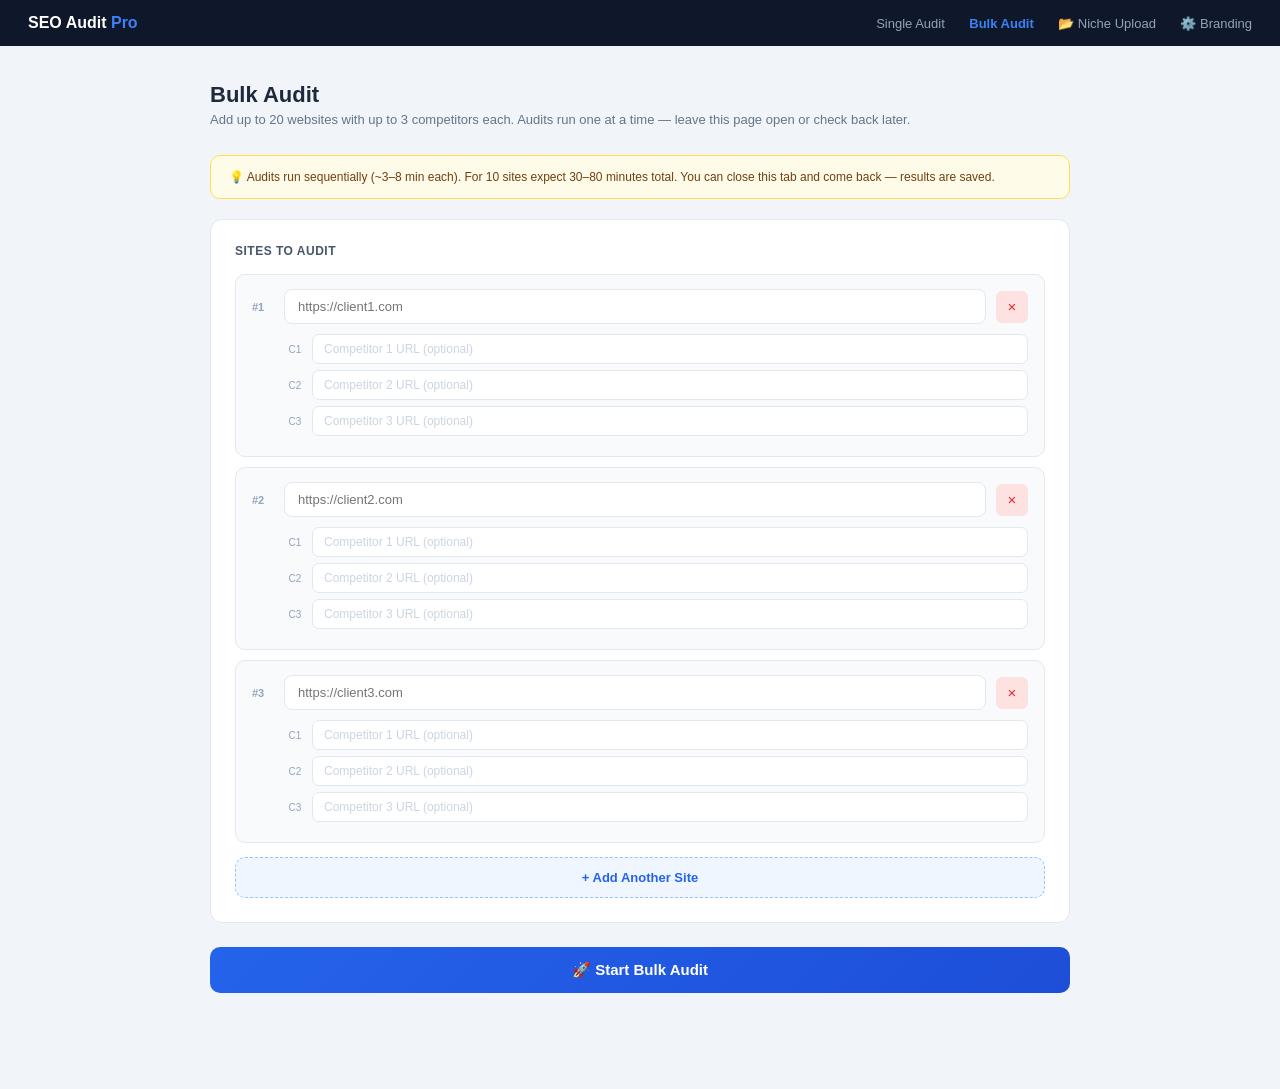
==== templates/bulk.html @ e1607d12 "Add Niche Upload Pipeline: Excel → geo-match → reviews → blog posts → cold emails - analyzers/excel_" ====
<!DOCTYPE html>
<html lang="en">
<head>
  <meta charset="UTF-8">
  <meta name="viewport" content="width=device-width, initial-scale=1.0">
  <title>Bulk Audit — SEO Audit Pro</title>
  <style>
    * { box-sizing: border-box; margin: 0; padding: 0; }
    body { font-family: -apple-system, BlinkMacSystemFont, 'Segoe UI', sans-serif; background: #f1f5f9; color: #1e293b; min-height: 100vh; }

    .topbar { background: #0f172a; padding: 14px 28px; display: flex; align-items: center; justify-content: space-between; }
    .topbar-logo { color: #fff; font-size: 16px; font-weight: 800; }
    .topbar-logo span { color: #3b82f6; }
    .topbar-nav a { color: #94a3b8; font-size: 13px; text-decoration: none; margin-left: 20px; }
    .topbar-nav a:hover { color: #fff; }
    .topbar-nav a.active { color: #3b82f6; font-weight: 600; }

    .page { max-width: 900px; margin: 36px auto; padding: 0 20px 60px; }
    h1 { font-size: 22px; font-weight: 800; margin-bottom: 4px; }
    .subtitle { font-size: 13px; color: #64748b; margin-bottom: 28px; }

    .card { background: #fff; border-radius: 12px; border: 1px solid #e2e8f0; padding: 24px; margin-bottom: 20px; }
    .card-title { font-size: 12px; font-weight: 700; color: #475569; text-transform: uppercase; letter-spacing: 0.5px; margin-bottom: 16px; }

    /* Site rows */
    .site-row {
      background: #f8fafc;
      border: 1px solid #e2e8f0;
      border-radius: 10px;
      padding: 14px 16px;
      margin-bottom: 10px;
      position: relative;
    }
    .site-row-header { display: flex; align-items: center; gap: 10px; margin-bottom: 10px; }
    .site-num { font-size: 11px; font-weight: 700; color: #94a3b8; min-width: 22px; }
    .site-url-input {
      flex: 1; padding: 9px 13px; border: 1px solid #e2e8f0; border-radius: 8px;
      font-size: 13px; color: #1e293b; background: #fff; outline: none;
    }
    .site-url-input:focus { border-color: #3b82f6; }
    .btn-remove-site {
      background: #fee2e2; border: none; border-radius: 6px; color: #dc2626;
      font-size: 15px; width: 32px; height: 32px; cursor: pointer; flex-shrink: 0;
    }
    .comp-row { display: flex; gap: 6px; margin-bottom: 6px; align-items: center; }
    .comp-label { font-size: 10px; color: #94a3b8; min-width: 22px; text-align: center; }
    .comp-input {
      flex: 1; padding: 7px 11px; border: 1px solid #e2e8f0; border-radius: 7px;
      font-size: 12px; color: #475569; background: #fff; outline: none;
    }
    .comp-input:focus { border-color: #6366f1; }
    .comp-input::placeholder { color: #cbd5e1; }

    .btn-add-site {
      background: #eff6ff; border: 1px dashed #93c5fd; border-radius: 10px;
      color: #2563eb; font-size: 13px; font-weight: 600; padding: 12px;
      width: 100%; cursor: pointer; margin-top: 4px;
    }
    .btn-add-site:hover { background: #dbeafe; }

    .btn-start {
      background: linear-gradient(135deg, #2563eb, #1d4ed8);
      color: #fff; border: none; border-radius: 10px;
      padding: 14px 32px; font-size: 15px; font-weight: 700;
      width: 100%; cursor: pointer; margin-top: 4px;
    }
    .btn-start:hover { opacity: 0.92; }
    .btn-start:disabled { opacity: 0.5; cursor: not-allowed; }

    /* ── Queue view ── */
    #queue-view { display: none; }
    .queue-header { display: flex; align-items: center; justify-content: space-between; margin-bottom: 16px; }
    .queue-title { font-size: 18px; font-weight: 800; }
    .queue-progress-bar { background: #e2e8f0; border-radius: 99px; height: 8px; margin-bottom: 20px; overflow: hidden; }
    .queue-progress-fill { background: linear-gradient(90deg,#2563eb,#6366f1); height: 100%; border-radius: 99px; transition: width 0.5s; }

    .queue-item {
      display: flex; align-items: center; gap: 14px;
      background: #fff; border: 1px solid #e2e8f0; border-radius: 10px;
      padding: 12px 16px; margin-bottom: 8px;
    }
    .qi-status { font-size: 18px; flex-shrink: 0; width: 24px; text-align: center; }
    .qi-url { font-size: 13px; font-weight: 600; color: #1e293b; flex: 1; min-width: 0; overflow: hidden; text-overflow: ellipsis; white-space: nowrap; }
    .qi-msg { font-size: 10px; color: #94a3b8; flex-shrink: 0; }
    .qi-badge { font-size: 10px; font-weight: 700; padding: 3px 8px; border-radius: 99px; flex-shrink: 0; }

    /* ── Results view ── */
    #results-view { display: none; }
    .results-title { font-size: 20px; font-weight: 800; margin-bottom: 6px; }
    .results-subtitle { font-size: 13px; color: #64748b; margin-bottom: 20px; }

    .result-card {
      background: #fff; border: 2px solid #e2e8f0; border-radius: 12px;
      padding: 16px 20px; margin-bottom: 10px;
      display: flex; align-items: center; gap: 16px; flex-wrap: wrap;
    }
    .result-rank { font-size: 22px; font-weight: 800; color: #cbd5e1; min-width: 32px; text-align: center; }
    .result-tier { font-size: 20px; flex-shrink: 0; }
    .result-info { flex: 1; min-width: 160px; }
    .result-url { font-size: 14px; font-weight: 700; color: #1e293b; }
    .result-desc { font-size: 11px; color: #64748b; margin-top: 2px; }
    .result-score-box { text-align: center; min-width: 70px; }
    .result-score-num { font-size: 28px; font-weight: 800; }
    .result-score-lbl { font-size: 9px; color: #94a3b8; text-transform: uppercase; letter-spacing: 0.5px; }
    .result-tp { flex: 2; min-width: 200px; }
    .result-tp-item { font-size: 10px; color: #374151; padding: 3px 8px; background: #f8fafc; border-radius: 4px; margin-bottom: 3px; border-left: 2px solid #e2e8f0; }
    .btn-download { background: #2563eb; color: #fff; border: none; border-radius: 7px; padding: 8px 16px; font-size: 12px; font-weight: 700; text-decoration: none; flex-shrink: 0; }
    .btn-download:hover { background: #1d4ed8; }
    .result-error { font-size: 11px; color: #dc2626; flex: 1; }

    .tip-box { background: #fefce8; border: 1px solid #fde047; border-radius: 10px; padding: 14px 18px; font-size: 12px; color: #713f12; margin-bottom: 20px; }
  </style>
</head>
<body>

<div class="topbar">
  <div class="topbar-logo">SEO Audit <span>Pro</span></div>
  <div class="topbar-nav">
    <a href="/">Single Audit</a>
    <a href="/bulk" class="active">Bulk Audit</a>
    <a href="/upload">📂 Niche Upload</a>
    <a href="/settings">⚙️ Branding</a>
  </div>
</div>

<div class="page">

  <!-- ── INPUT FORM ── -->
  <div id="input-view">
    <h1>Bulk Audit</h1>
    <p class="subtitle">Add up to 20 websites with up to 3 competitors each. Audits run one at a time — leave this page open or check back later.</p>

    <div class="tip-box">
      💡 Audits run sequentially (~3–8 min each). For 10 sites expect 30–80 minutes total. You can close this tab and come back — results are saved.
    </div>

    <div class="card">
      <div class="card-title">Sites to Audit</div>
      <div id="site-list"></div>
      <button class="btn-add-site" onclick="addSite()">+ Add Another Site</button>
    </div>

    <button class="btn-start" id="btn-start" onclick="startBulk()">🚀 Start Bulk Audit</button>
  </div>

  <!-- ── QUEUE VIEW ── -->
  <div id="queue-view">
    <div class="queue-header">
      <div class="queue-title">⏳ Running Bulk Audit…</div>
      <div id="queue-counter" style="font-size:13px; color:#64748b;">0 / 0 complete</div>
    </div>
    <div class="queue-progress-bar">
      <div class="queue-progress-fill" id="queue-fill" style="width:0%"></div>
    </div>
    <div id="queue-list"></div>
  </div>

  <!-- ── RESULTS VIEW ── -->
  <div id="results-view">
    <div class="results-title">✅ Bulk Audit Complete</div>
    <p class="results-subtitle" id="results-subtitle"></p>
    <div id="results-list"></div>
    <button onclick="location.reload()" style="background:#f1f5f9;border:1px solid #e2e8f0;border-radius:8px;padding:10px 20px;font-size:13px;font-weight:600;color:#475569;cursor:pointer;margin-top:10px;">↩ Start New Bulk Audit</button>
  </div>

</div>

<script>
let bulkId = null;
let pollInterval = null;
let siteCount = 0;

// ── Build initial rows ──
function addSite(url='', comps=['','','']) {
  if (siteCount >= 20) return;
  siteCount++;
  const idx = siteCount;
  const div = document.createElement('div');
  div.className = 'site-row';
  div.id = `site-row-${idx}`;
  div.innerHTML = `
    <div class="site-row-header">
      <span class="site-num">#${idx}</span>
      <input type="url" class="site-url-input site-url" placeholder="https://client${idx}.com" value="${url}" autocomplete="off">
      <button class="btn-remove-site" onclick="removeSite(${idx})" title="Remove">×</button>
    </div>
    <div style="padding-left:32px;">
      ${[0,1,2].map((i) => `
      <div class="comp-row">
        <span class="comp-label">C${i+1}</span>
        <input type="url" class="comp-input comp-url-${idx}" placeholder="Competitor ${i+1} URL (optional)" value="${comps[i]||''}" autocomplete="off">
      </div>`).join('')}
    </div>
  `;
  document.getElementById('site-list').appendChild(div);
}

function removeSite(idx) {
  const row = document.getElementById(`site-row-${idx}`);
  if (row) row.remove();
}

// Start with 3 default rows
addSite(); addSite(); addSite();

// ── Start bulk ──
async function startBulk() {
  const rows = document.querySelectorAll('.site-row');
  const items = [];
  rows.forEach(row => {
    const urlInput = row.querySelector('.site-url');
    const url = (urlInput?.value || '').trim();
    if (!url) return;
    const compInputs = row.querySelectorAll('[class*="comp-url"]');
    const competitor_urls = Array.from(compInputs).map(i => i.value.trim()).filter(Boolean);
    items.push({ url, competitor_urls });
  });

  if (items.length === 0) {
    alert('Add at least one website URL.');
    return;
  }

  document.getElementById('btn-start').disabled = true;
  document.getElementById('btn-start').textContent = 'Starting…';

  const resp = await fetch('/bulk/start', {
    method: 'POST',
    headers: { 'Content-Type': 'application/json' },
    body: JSON.stringify({ items }),
  });
  const data = await resp.json();
  bulkId = data.bulk_id;

  document.getElementById('input-view').style.display = 'none';
  document.getElementById('queue-view').style.display = 'block';

  initQueueUI(items);
  pollInterval = setInterval(pollStatus, 4000);
  pollStatus();
}

function initQueueUI(items) {
  const list = document.getElementById('queue-list');
  list.innerHTML = items.map((it, i) => `
    <div class="queue-item" id="qi-${i}">
      <div class="qi-status" id="qi-status-${i}">○</div>
      <div class="qi-url">${it.url}</div>
      <div class="qi-msg" id="qi-msg-${i}">Waiting…</div>
    </div>
  `).join('');
}

async function pollStatus() {
  if (!bulkId) return;
  try {
    const resp = await fetch(`/bulk/status/${bulkId}`);
    const data = await resp.json();
    updateQueueUI(data);
    if (data.status === 'complete') {
      clearInterval(pollInterval);
      setTimeout(() => showResults(data), 800);
    }
  } catch(e) { /* ignore */ }
}

const TIER_COLORS = { 'Hot Lead': '#dc2626', 'Warm Lead': '#d97706', 'Nurture': '#16a34a' };
const TIER_ICONS = { 'Hot Lead': '🔥', 'Warm Lead': '⚡', 'Nurture': '🌱' };

function updateQueueUI(data) {
  const total = data.total;
  const done = data.items.filter(i => i.status === 'complete' || i.status === 'error').length;
  document.getElementById('queue-counter').textContent = `${done} / ${total} complete`;
  document.getElementById('queue-fill').style.width = `${Math.round((done/total)*100)}%`;

  data.items.forEach((item, i) => {
    const statusEl = document.getElementById(`qi-status-${i}`);
    const msgEl = document.getElementById(`qi-msg-${i}`);
    const row = document.getElementById(`qi-${i}`);
    if (!statusEl) return;

    if (item.status === 'complete') {
      statusEl.textContent = '✅';
      const ls = item.lead_score;
      const tier = ls?.tier || '';
      const score = ls?.score ?? '';
      msgEl.innerHTML = ls
        ? `<span class="qi-badge" style="background:${TIER_COLORS[tier]}22;color:${TIER_COLORS[tier]};">${TIER_ICONS[tier]} ${tier} · ${score}/100</span>`
        : 'Complete';
      row.style.borderColor = '#86efac';
    } else if (item.status === 'running') {
      statusEl.textContent = '⏳';
      msgEl.textContent = item.message || 'Running…';
      row.style.borderColor = '#93c5fd';
      row.style.background = '#eff6ff';
    } else if (item.status === 'error') {
      statusEl.textContent = '❌';
      msgEl.textContent = 'Failed';
      row.style.borderColor = '#fca5a5';
    } else {
      statusEl.textContent = '○';
      msgEl.textContent = 'Waiting…';
    }
  });
}

function showResults(data) {
  document.getElementById('queue-view').style.display = 'none';
  document.getElementById('results-view').style.display = 'block';

  const completed = data.items.filter(i => i.status === 'complete');
  const failed = data.items.filter(i => i.status === 'error');

  document.getElementById('results-subtitle').textContent =
    `${completed.length} audits complete, ${failed.length} failed — ranked by lead score (highest first)`;

  // Sort by lead score desc
  const sorted = [...data.items].sort((a, b) => {
    const sa = a.lead_score?.score ?? -1;
    const sb = b.lead_score?.score ?? -1;
    return sb - sa;
  });

  const list = document.getElementById('results-list');
  list.innerHTML = sorted.map((item, i) => {
    const ls = item.lead_score;
    const tier = ls?.tier || '';
    const color = TIER_COLORS[tier] || '#94a3b8';
    const icon = TIER_ICONS[tier] || '○';
    const jobId = item.job_id;

    if (item.status === 'error') {
      return `
        <div class="result-card" style="border-color:#fca5a5;">
          <div class="result-rank">${i+1}</div>
          <div class="result-tier">❌</div>
          <div class="result-info">
            <div class="result-url">${item.url}</div>
            <div class="result-error">${item.error || 'Analysis failed'}</div>
          </div>
        </div>`;
    }

    const tps = (ls?.talking_points || []).slice(0,2).map(tp =>
      `<div class="result-tp-item" style="border-left-color:${color};">💬 ${tp}</div>`
    ).join('');
    const qws = (ls?.quick_wins || []).slice(0,1).map(qw =>
      `<div class="result-tp-item" style="border-left-color:#16a34a;">⚡ ${qw}</div>`
    ).join('');

    return `
      <div class="result-card" style="border-color:${color}33;">
        <div class="result-rank" style="color:${color};">${i+1}</div>
        <div class="result-tier">${icon}</div>
        <div class="result-info">
          <div class="result-url">${item.url}</div>
          <div class="result-desc">${tier} · ${item.competitor_urls?.length || 0} competitors analysed</div>
        </div>
        <div class="result-score-box">
          <div class="result-score-num" style="color:${color};">${ls?.score ?? '—'}</div>
          <div class="result-score-lbl">Lead Score</div>
        </div>
        <div class="result-tp">${tps}${qws}</div>
        ${item.report_path
          ? `<a class="btn-download" href="/report/${jobId}" target="_blank">📥 Report</a>`
          : '<span style="font-size:11px;color:#94a3b8;">No report</span>'}
      </div>`;
  }).join('');
}
</script>
</body>
</html>
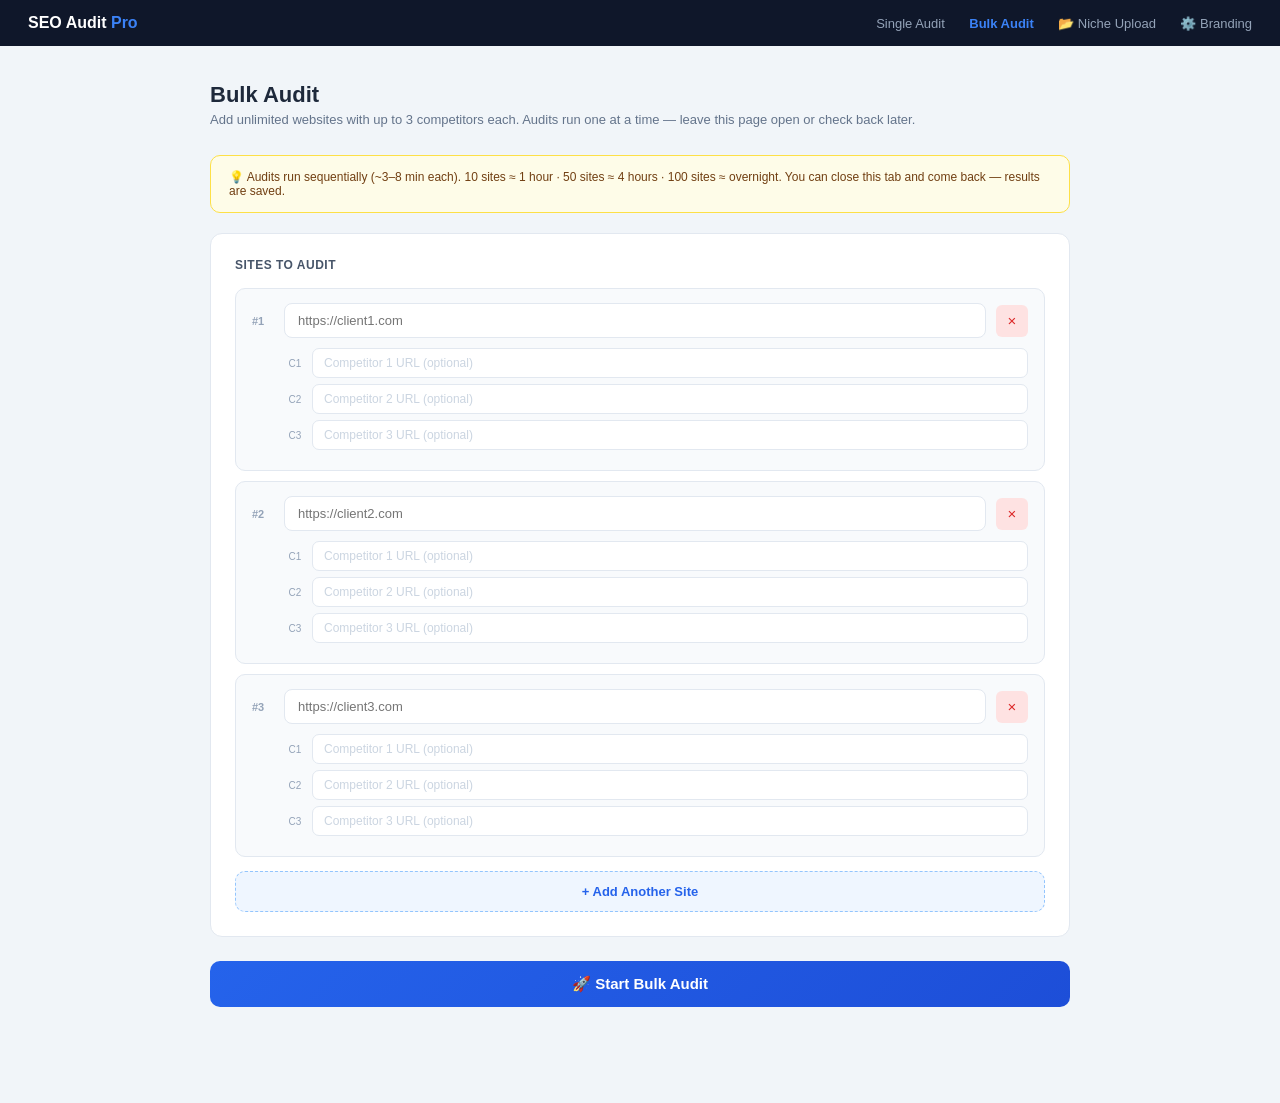
==== commit 2b9fb726: "Remove 20-site limit from bulk audit — now unlimited Co-Authored-By: Claude Sonnet 4.6 <noreply@anth" ====
--- a/templates/bulk.html
+++ b/templates/bulk.html
@@ -128,10 +128,10 @@
   <!-- ── INPUT FORM ── -->
   <div id="input-view">
     <h1>Bulk Audit</h1>
-    <p class="subtitle">Add up to 20 websites with up to 3 competitors each. Audits run one at a time — leave this page open or check back later.</p>
+    <p class="subtitle">Add unlimited websites with up to 3 competitors each. Audits run one at a time — leave this page open or check back later.</p>
 
     <div class="tip-box">
-      💡 Audits run sequentially (~3–8 min each). For 10 sites expect 30–80 minutes total. You can close this tab and come back — results are saved.
+      💡 Audits run sequentially (~3–8 min each). 10 sites ≈ 1 hour · 50 sites ≈ 4 hours · 100 sites ≈ overnight. You can close this tab and come back — results are saved.
     </div>
 
     <div class="card">
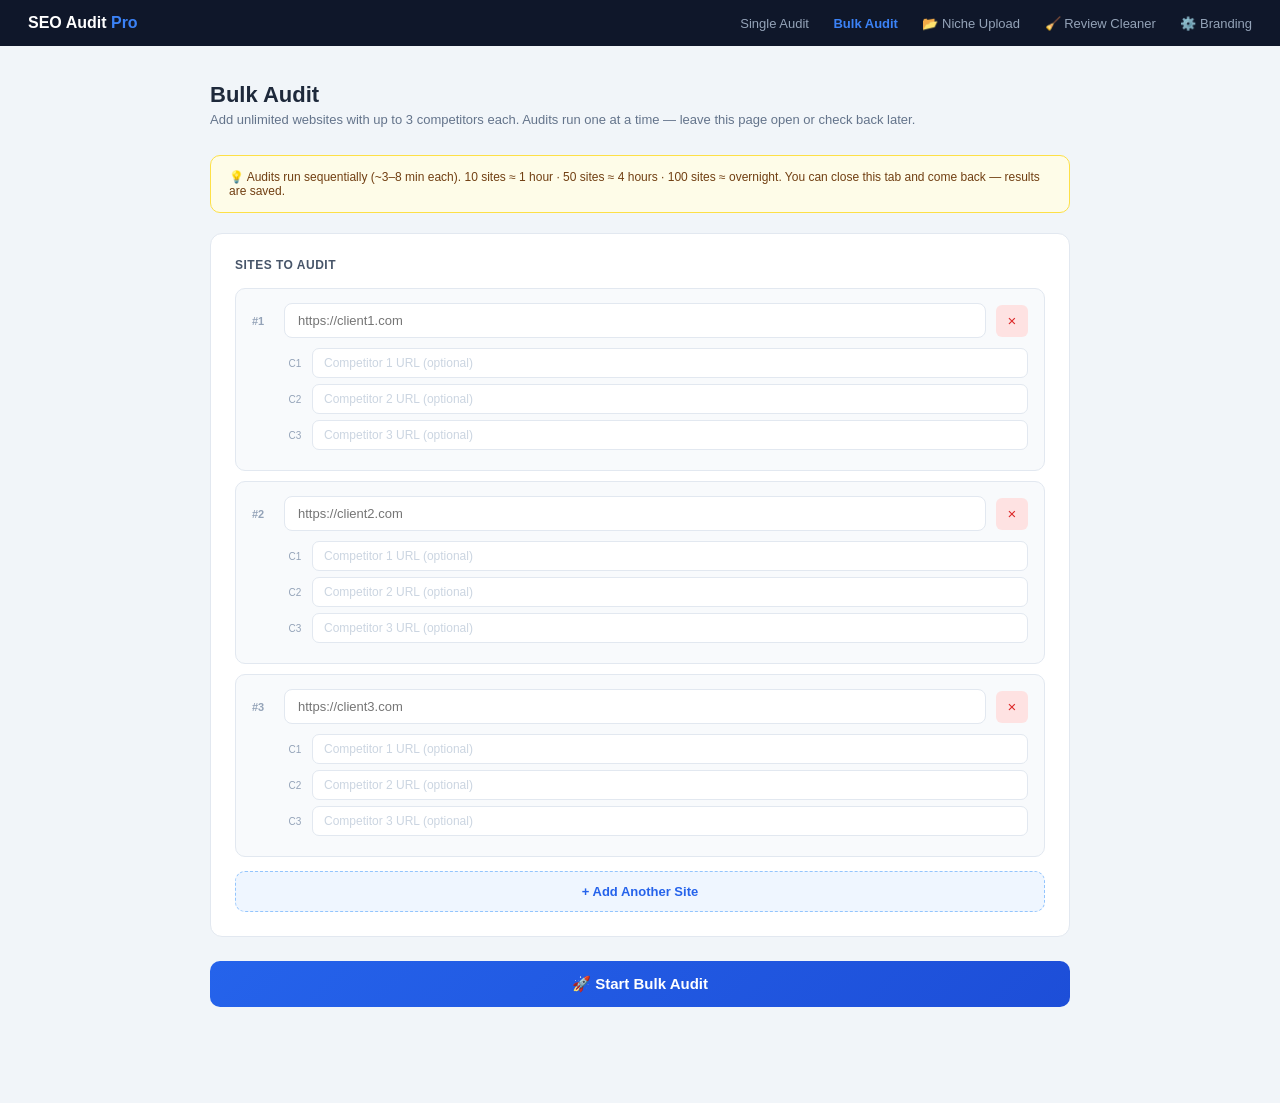
==== commit b3e9709c: "Add Review Cleaner page and review analysis fallback - New /review-cleaner page: paste raw Google Ma" ====
--- a/templates/bulk.html
+++ b/templates/bulk.html
@@ -80,9 +80,13 @@
       padding: 12px 16px; margin-bottom: 8px;
     }
     .qi-status { font-size: 18px; flex-shrink: 0; width: 24px; text-align: center; }
-    .qi-url { font-size: 13px; font-weight: 600; color: #1e293b; flex: 1; min-width: 0; overflow: hidden; text-overflow: ellipsis; white-space: nowrap; }
-    .qi-msg { font-size: 10px; color: #94a3b8; flex-shrink: 0; }
+    .qi-main { flex: 1; min-width: 0; }
+    .qi-url { font-size: 13px; font-weight: 600; color: #1e293b; overflow: hidden; text-overflow: ellipsis; white-space: nowrap; }
+    .qi-msg { font-size: 10px; color: #94a3b8; margin-top: 3px; }
+    .qi-mini-bar { height: 4px; background: #e2e8f0; border-radius: 99px; margin-top: 5px; overflow: hidden; display: none; }
+    .qi-mini-fill { height: 100%; border-radius: 99px; background: linear-gradient(90deg,#2563eb,#6366f1); width: 0%; transition: width 0.4s; }
     .qi-badge { font-size: 10px; font-weight: 700; padding: 3px 8px; border-radius: 99px; flex-shrink: 0; }
+    .qi-pct { font-size: 10px; font-weight: 700; color: #2563eb; flex-shrink: 0; min-width: 36px; text-align: right; display: none; }
 
     /* ── Results view ── */
     #results-view { display: none; }
@@ -119,6 +123,7 @@
     <a href="/">Single Audit</a>
     <a href="/bulk" class="active">Bulk Audit</a>
     <a href="/upload">📂 Niche Upload</a>
+    <a href="/review-cleaner">🧹 Review Cleaner</a>
     <a href="/settings">⚙️ Branding</a>
   </div>
 </div>
@@ -245,8 +250,16 @@
   list.innerHTML = items.map((it, i) => `
     <div class="queue-item" id="qi-${i}">
       <div class="qi-status" id="qi-status-${i}">○</div>
-      <div class="qi-url">${it.url}</div>
-      <div class="qi-msg" id="qi-msg-${i}">Waiting…</div>
+      <div class="qi-main">
+        <div class="qi-url">${it.url}</div>
+        <div class="qi-msg" id="qi-msg-${i}">Waiting…</div>
+        <div class="qi-eta" id="qi-eta-${i}" style="font-size:10px;color:#94a3b8;margin-top:2px;"></div>
+        <div class="qi-mini-bar" id="qi-bar-${i}">
+          <div class="qi-mini-fill" id="qi-fill-${i}"></div>
+        </div>
+      </div>
+      <div class="qi-pct" id="qi-pct-${i}"></div>
+      <div id="qi-badge-${i}"></div>
     </div>
   `).join('');
 }
@@ -267,6 +280,13 @@
 const TIER_COLORS = { 'Hot Lead': '#dc2626', 'Warm Lead': '#d97706', 'Nurture': '#16a34a' };
 const TIER_ICONS = { 'Hot Lead': '🔥', 'Warm Lead': '⚡', 'Nurture': '🌱' };
 
+function formatEta(seconds) {
+  if (seconds == null || seconds <= 0) return '';
+  if (seconds < 60) return `~${seconds}s remaining`;
+  const m = Math.floor(seconds / 60), s = seconds % 60;
+  return s > 0 ? `~${m}m ${s}s remaining` : `~${m}m remaining`;
+}
+
 function updateQueueUI(data) {
   const total = data.total;
   const done = data.items.filter(i => i.status === 'complete' || i.status === 'error').length;
@@ -275,31 +295,63 @@
 
   data.items.forEach((item, i) => {
     const statusEl = document.getElementById(`qi-status-${i}`);
-    const msgEl = document.getElementById(`qi-msg-${i}`);
-    const row = document.getElementById(`qi-${i}`);
+    const msgEl    = document.getElementById(`qi-msg-${i}`);
+    const etaEl    = document.getElementById(`qi-eta-${i}`);
+    const barEl    = document.getElementById(`qi-bar-${i}`);
+    const fillEl   = document.getElementById(`qi-fill-${i}`);
+    const pctEl    = document.getElementById(`qi-pct-${i}`);
+    const badgeEl  = document.getElementById(`qi-badge-${i}`);
+    const row      = document.getElementById(`qi-${i}`);
     if (!statusEl) return;
+
+    const pct = item.progress || 0;
 
     if (item.status === 'complete') {
       statusEl.textContent = '✅';
+      msgEl.textContent = 'Complete';
+      if (etaEl) etaEl.textContent = '';
+      barEl.style.display = 'block';
+      fillEl.style.width = '100%';
+      fillEl.style.background = '#22c55e';
+      pctEl.style.display = 'none';
       const ls = item.lead_score;
       const tier = ls?.tier || '';
       const score = ls?.score ?? '';
-      msgEl.innerHTML = ls
+      badgeEl.innerHTML = ls
         ? `<span class="qi-badge" style="background:${TIER_COLORS[tier]}22;color:${TIER_COLORS[tier]};">${TIER_ICONS[tier]} ${tier} · ${score}/100</span>`
-        : 'Complete';
+        : '';
       row.style.borderColor = '#86efac';
+      row.style.background = '#f0fdf4';
     } else if (item.status === 'running') {
       statusEl.textContent = '⏳';
       msgEl.textContent = item.message || 'Running…';
+      if (etaEl) etaEl.textContent = formatEta(item.eta_seconds);
+      barEl.style.display = 'block';
+      fillEl.style.width = pct + '%';
+      fillEl.style.background = 'linear-gradient(90deg,#2563eb,#6366f1)';
+      pctEl.style.display = 'block';
+      pctEl.textContent = pct + '%';
+      badgeEl.innerHTML = '';
       row.style.borderColor = '#93c5fd';
       row.style.background = '#eff6ff';
     } else if (item.status === 'error') {
       statusEl.textContent = '❌';
-      msgEl.textContent = 'Failed';
+      msgEl.textContent = item.error || 'Failed';
+      if (etaEl) etaEl.textContent = '';
+      barEl.style.display = 'block';
+      fillEl.style.width = '100%';
+      fillEl.style.background = '#ef4444';
+      pctEl.style.display = 'none';
+      badgeEl.innerHTML = '';
       row.style.borderColor = '#fca5a5';
+      row.style.background = '#fff1f2';
     } else {
       statusEl.textContent = '○';
       msgEl.textContent = 'Waiting…';
+      if (etaEl) etaEl.textContent = '';
+      barEl.style.display = 'none';
+      pctEl.style.display = 'none';
+      badgeEl.innerHTML = '';
     }
   });
 }
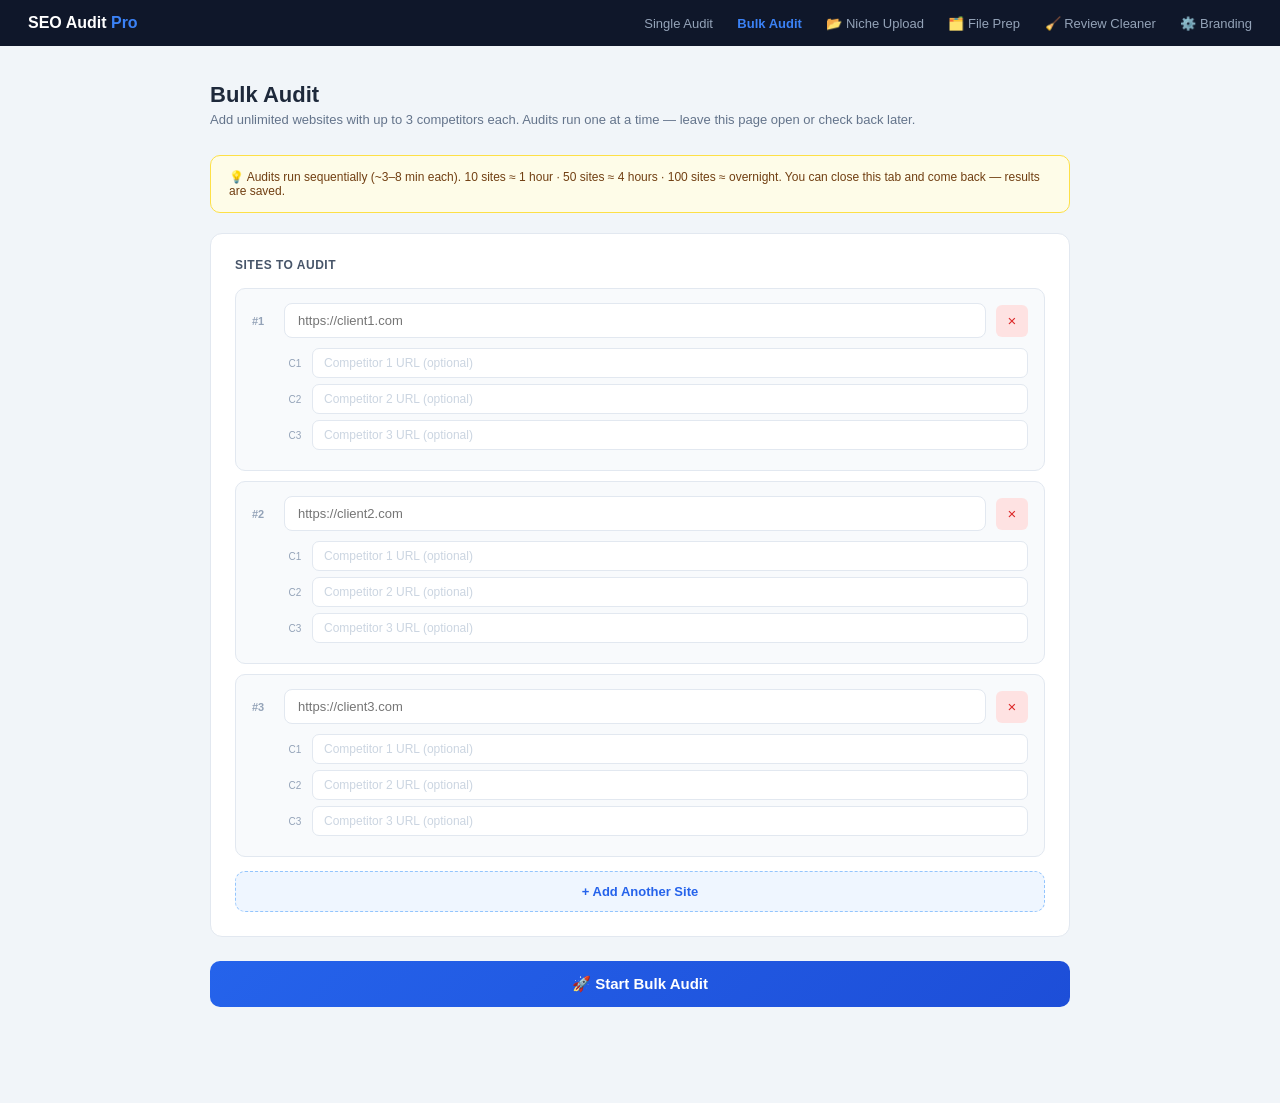
==== commit 61c093ac: "Add File Prep page — raw Excel to clean Niche Upload-ready file - New /file-prep page with drag & dr" ====
--- a/templates/bulk.html
+++ b/templates/bulk.html
@@ -123,6 +123,7 @@
     <a href="/">Single Audit</a>
     <a href="/bulk" class="active">Bulk Audit</a>
     <a href="/upload">📂 Niche Upload</a>
+    <a href="/file-prep">🗂️ File Prep</a>
     <a href="/review-cleaner">🧹 Review Cleaner</a>
     <a href="/settings">⚙️ Branding</a>
   </div>
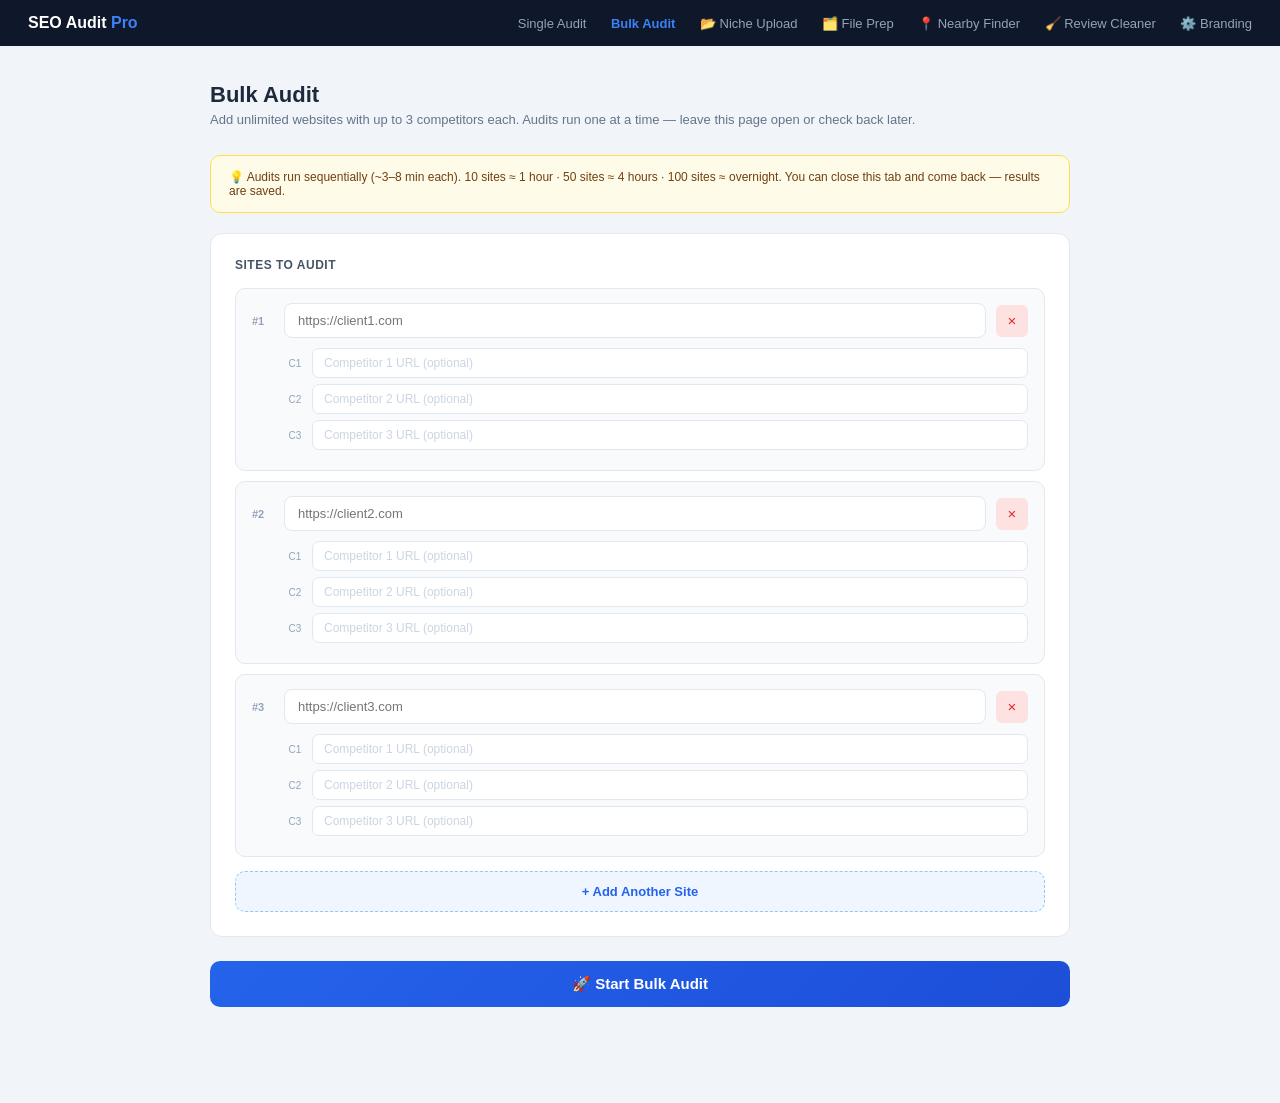
==== commit 8f6f04c0: "Add Nearby Finder: upload business list, find top N closest by name or lat/lon Parses xlsx/csv with " ====
--- a/templates/bulk.html
+++ b/templates/bulk.html
@@ -124,6 +124,7 @@
     <a href="/bulk" class="active">Bulk Audit</a>
     <a href="/upload">📂 Niche Upload</a>
     <a href="/file-prep">🗂️ File Prep</a>
+    <a href="/nearby">📍 Nearby Finder</a>
     <a href="/review-cleaner">🧹 Review Cleaner</a>
     <a href="/settings">⚙️ Branding</a>
   </div>
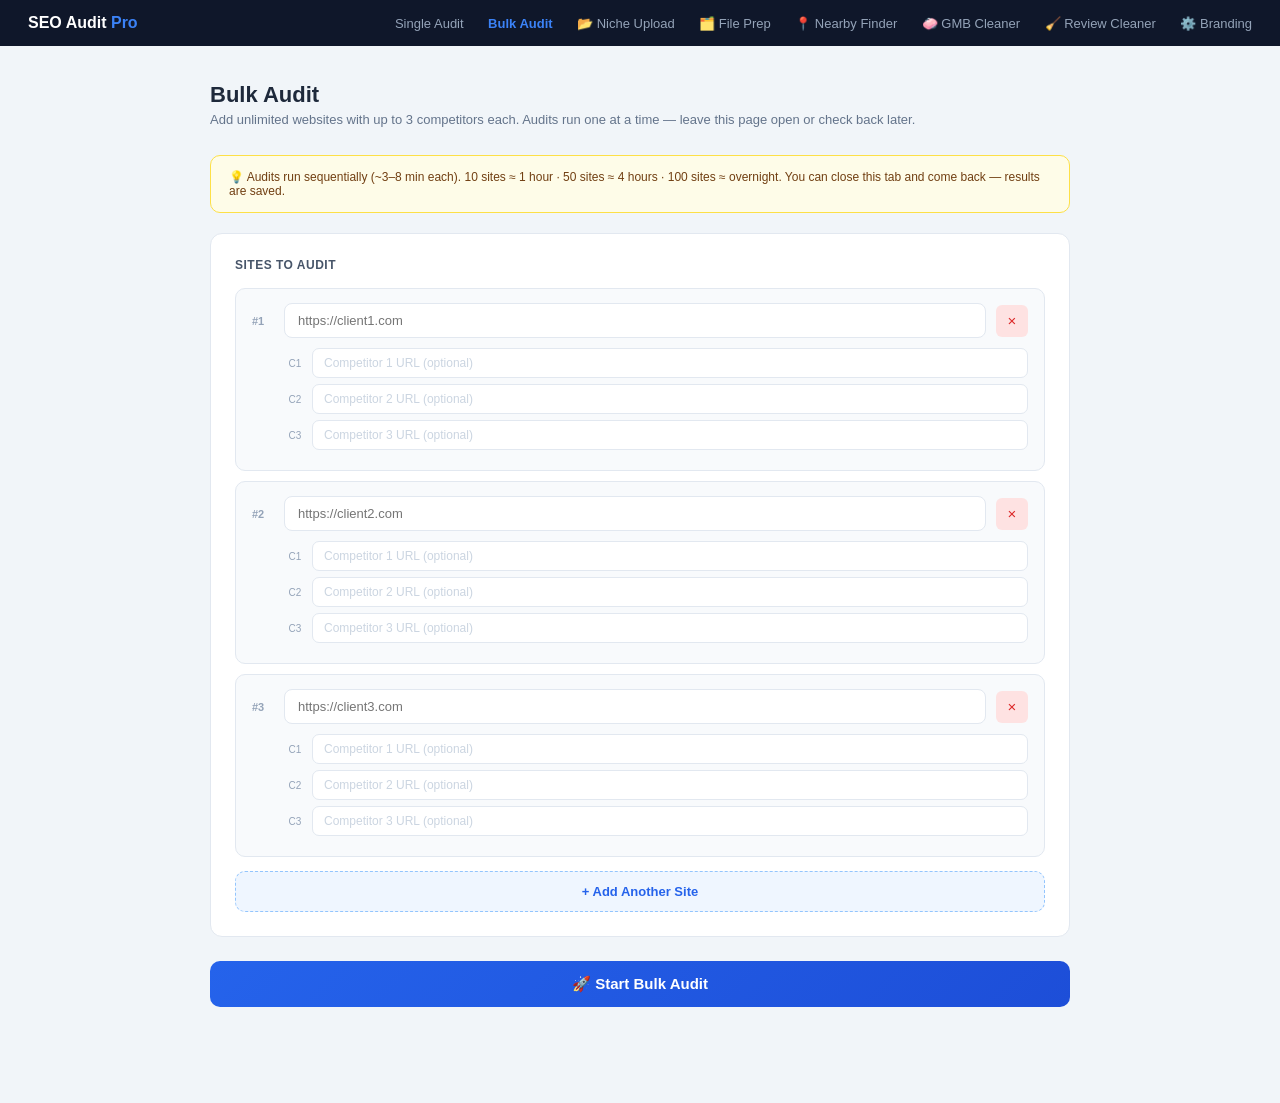
==== commit 289ec983: "Add GMB Cleaner: dedupe and normalize raw Google Maps scrape exports Handles the untitled-column scr" ====
--- a/templates/bulk.html
+++ b/templates/bulk.html
@@ -125,6 +125,7 @@
     <a href="/upload">📂 Niche Upload</a>
     <a href="/file-prep">🗂️ File Prep</a>
     <a href="/nearby">📍 Nearby Finder</a>
+    <a href="/gmb-cleaner">🧼 GMB Cleaner</a>
     <a href="/review-cleaner">🧹 Review Cleaner</a>
     <a href="/settings">⚙️ Branding</a>
   </div>
